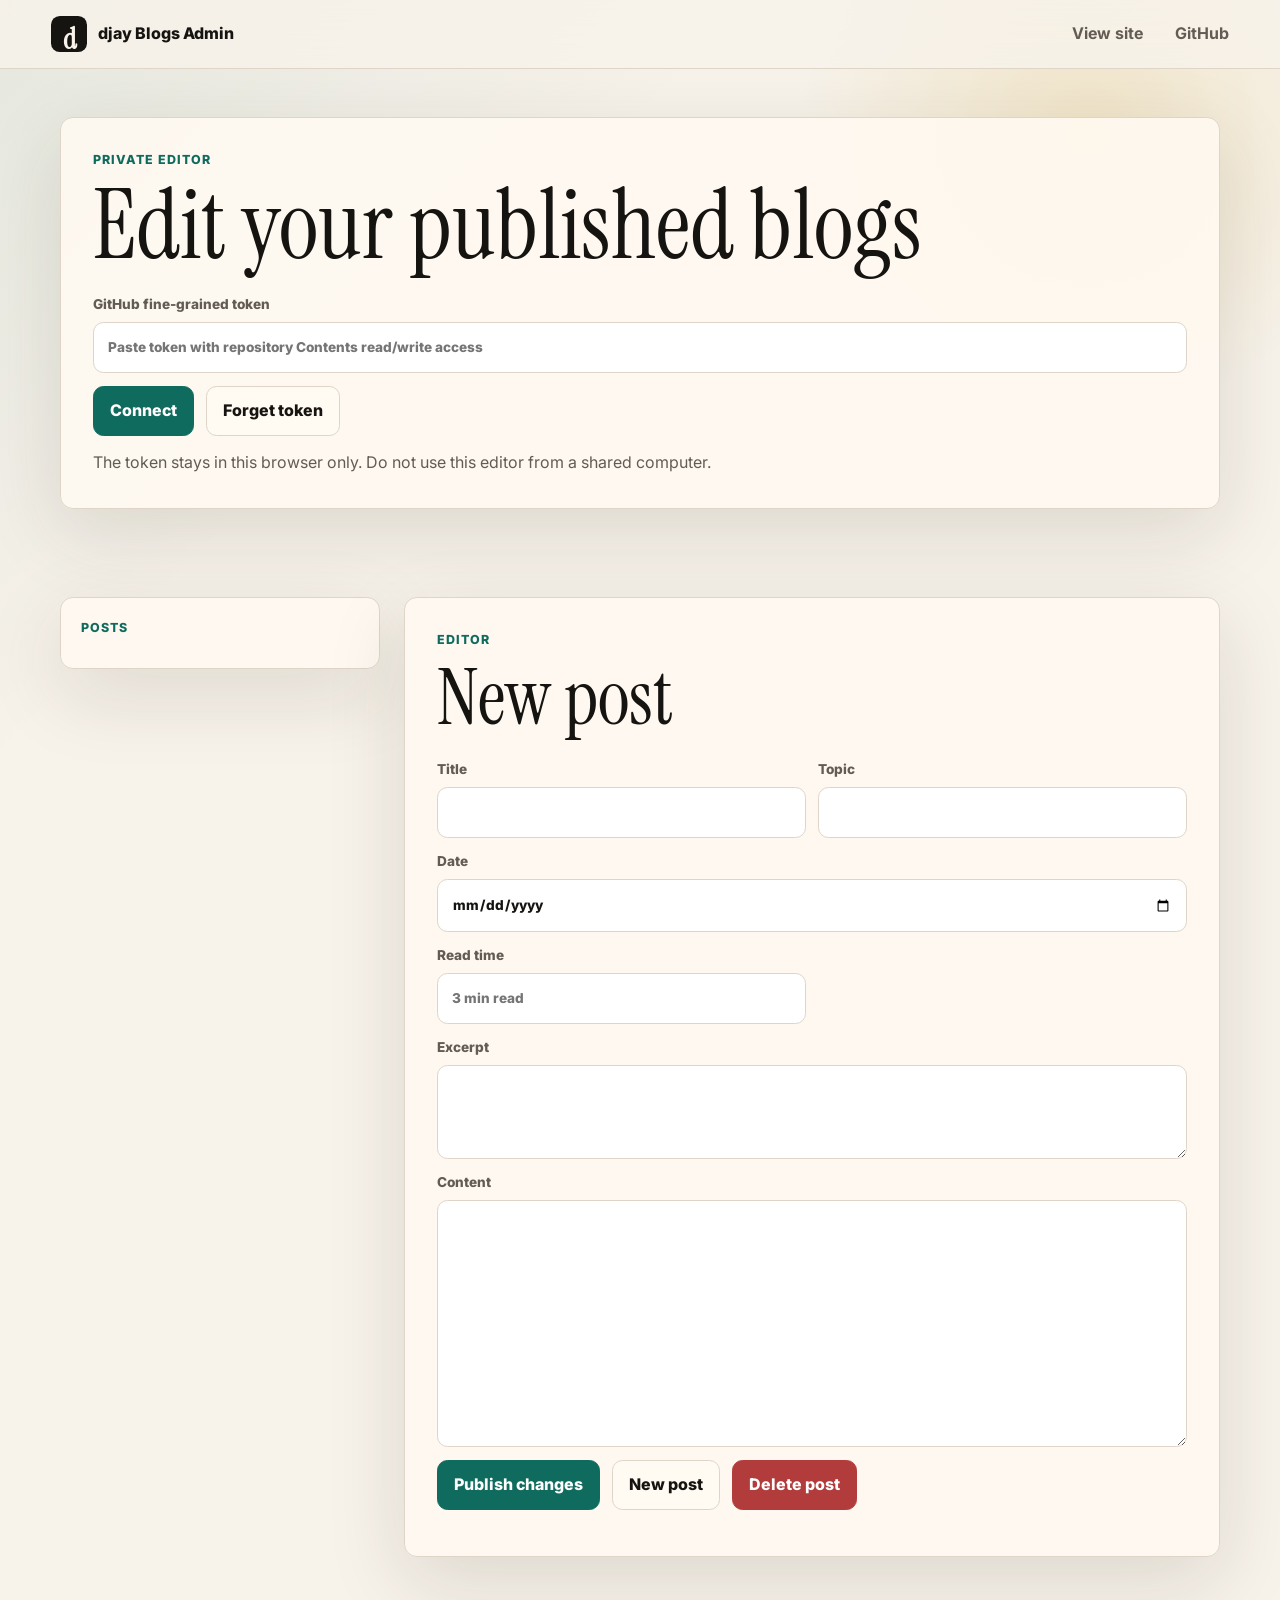
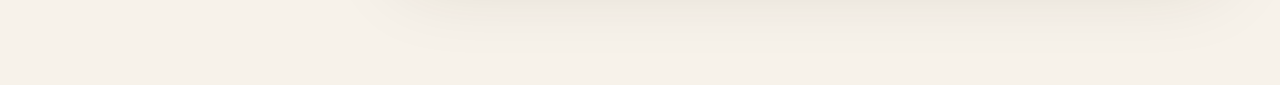
==== admin.html @ 4e5fea23 "add website admin editor" ====
<!doctype html>
<html lang="en">
  <head>
    <meta charset="UTF-8" />
    <meta name="viewport" content="width=device-width, initial-scale=1.0" />
    <meta name="robots" content="noindex" />
    <title>djay Blogs Admin</title>
    <link rel="preconnect" href="https://fonts.googleapis.com" />
    <link rel="preconnect" href="https://fonts.gstatic.com" crossorigin />
    <link
      href="https://fonts.googleapis.com/css2?family=Instrument+Serif:ital@0;1&family=Inter:wght@400;500;600;700;800&display=swap"
      rel="stylesheet"
    />
    <link rel="stylesheet" href="styles.css" />
  </head>
  <body>
    <header class="site-header">
      <a class="brand" href="index.html">
        <span class="brand-mark">d</span>
        <span>djay Blogs Admin</span>
      </a>
      <nav class="nav" aria-label="Admin navigation">
        <a href="index.html">View site</a>
        <a href="https://github.com/Dhananjayji/djayblogs" target="_blank" rel="noopener">GitHub</a>
      </nav>
    </header>

    <main class="admin-main">
      <section class="writer admin-panel" aria-labelledby="loginTitle">
        <div class="section-heading">
          <p class="eyebrow">Private editor</p>
          <h1 id="loginTitle">Edit your published blogs</h1>
        </div>

        <form id="tokenForm" class="draft-form admin-token-form">
          <label>
            GitHub fine-grained token
            <input
              id="githubToken"
              type="password"
              autocomplete="off"
              placeholder="Paste token with repository Contents read/write access"
              required
            />
          </label>
          <div class="form-actions">
            <button class="button primary" type="submit">Connect</button>
            <button class="button secondary" id="forgetToken" type="button">Forget token</button>
          </div>
        </form>
        <p class="admin-help">
          The token stays in this browser only. Do not use this editor from a shared computer.
        </p>
      </section>

      <section class="content-grid admin-layout" aria-live="polite">
        <aside class="sidebar admin-sidebar">
          <section class="about">
            <p class="eyebrow">Posts</p>
            <div id="adminPosts" class="admin-post-list"></div>
          </section>
        </aside>

        <section class="writer admin-editor" aria-labelledby="editorTitle">
          <div class="section-heading">
            <p class="eyebrow">Editor</p>
            <h2 id="editorTitle">New post</h2>
          </div>

          <form id="postForm" class="draft-form">
            <label>
              Title
              <input id="postTitle" type="text" required />
            </label>
            <label>
              Topic
              <input id="postTopic" type="text" required />
            </label>
            <label>
              Date
              <input id="postDate" type="date" required />
            </label>
            <label>
              Read time
              <input id="postReadTime" type="text" placeholder="3 min read" required />
            </label>
            <label>
              Excerpt
              <textarea id="postExcerpt" rows="3" required></textarea>
            </label>
            <label>
              Content
              <textarea id="postContent" rows="10" required></textarea>
            </label>
            <div class="form-actions">
              <button class="button primary" type="submit">Publish changes</button>
              <button class="button secondary" id="newPost" type="button">New post</button>
              <button class="button danger" id="deletePost" type="button">Delete post</button>
            </div>
          </form>
          <p id="adminStatus" class="admin-status" role="status"></p>
        </section>
      </section>
    </main>

    <script src="admin.js"></script>
  </body>
</html>
---- styles.css ----
:root {
  color-scheme: light;
  --bg: #f7f2ea;
  --surface: #fffaf2;
  --surface-strong: #ffffff;
  --ink: #161411;
  --muted: #625c54;
  --line: #ded5c8;
  --accent: #0f6b5d;
  --accent-strong: #073f38;
  --warm: #c66b3d;
  --gold: #d3a72f;
  --shadow: 0 24px 80px rgba(47, 37, 25, 0.13);
}

:root[data-theme="dark"] {
  color-scheme: dark;
  --bg: #151719;
  --surface: #202326;
  --surface-strong: #292d31;
  --ink: #f5efe7;
  --muted: #c2b8aa;
  --line: #3a3f44;
  --accent: #55c4ae;
  --accent-strong: #9de8d8;
  --warm: #f09962;
  --gold: #f2cf63;
  --shadow: 0 24px 80px rgba(0, 0, 0, 0.35);
}

* {
  box-sizing: border-box;
}

html {
  scroll-behavior: smooth;
}

body {
  margin: 0;
  background:
    linear-gradient(135deg, rgba(15, 107, 93, 0.08), transparent 34rem),
    radial-gradient(circle at 85% 8%, rgba(211, 167, 47, 0.18), transparent 18rem),
    var(--bg);
  color: var(--ink);
  font-family: Inter, system-ui, -apple-system, BlinkMacSystemFont, "Segoe UI", sans-serif;
  line-height: 1.6;
}

a {
  color: inherit;
  text-decoration: none;
}

button,
input,
textarea {
  font: inherit;
}

.site-header {
  position: sticky;
  top: 0;
  z-index: 10;
  display: flex;
  align-items: center;
  justify-content: space-between;
  gap: 1rem;
  padding: 1rem clamp(1rem, 4vw, 4rem);
  border-bottom: 1px solid var(--line);
  background: color-mix(in srgb, var(--bg) 84%, transparent);
  backdrop-filter: blur(18px);
}

.brand,
.nav,
.hero-actions,
.form-actions {
  display: flex;
  align-items: center;
}

.brand {
  gap: 0.65rem;
  font-weight: 800;
}

.brand-mark {
  display: grid;
  width: 2.25rem;
  height: 2.25rem;
  place-items: center;
  border-radius: 0.55rem;
  background: var(--ink);
  color: var(--bg);
  font-family: "Instrument Serif", serif;
  font-size: 1.8rem;
}

.nav {
  gap: clamp(0.8rem, 3vw, 2rem);
  color: var(--muted);
  font-weight: 700;
}

.nav a:hover {
  color: var(--ink);
}

.icon-button {
  display: grid;
  width: 2.5rem;
  height: 2.5rem;
  place-items: center;
  border: 1px solid var(--line);
  border-radius: 0.65rem;
  background: var(--surface);
  color: var(--ink);
  cursor: pointer;
}

main {
  width: min(1160px, calc(100% - 2rem));
  margin: 0 auto;
}

.hero {
  display: grid;
  grid-template-columns: minmax(0, 1.45fr) minmax(280px, 0.55fr);
  gap: clamp(1rem, 4vw, 3rem);
  min-height: calc(100vh - 5rem);
  align-items: center;
  padding: clamp(3rem, 9vw, 7rem) 0 3rem;
}

.hero h1 {
  max-width: 8ch;
  margin: 0;
  font-family: "Instrument Serif", Georgia, serif;
  font-size: clamp(5rem, 17vw, 13rem);
  font-weight: 400;
  line-height: 0.82;
}

.hero-copy > p:not(.eyebrow) {
  max-width: 42rem;
  color: var(--muted);
  font-size: clamp(1.05rem, 2vw, 1.3rem);
}

.eyebrow {
  margin: 0 0 0.65rem;
  color: var(--accent);
  font-size: 0.78rem;
  font-weight: 800;
  letter-spacing: 0.08em;
  text-transform: uppercase;
}

.hero-actions {
  flex-wrap: wrap;
  gap: 0.8rem;
  margin-top: 1.8rem;
}

.button {
  display: inline-flex;
  min-height: 2.85rem;
  align-items: center;
  justify-content: center;
  border: 1px solid var(--line);
  border-radius: 0.65rem;
  padding: 0.72rem 1rem;
  font-weight: 800;
  cursor: pointer;
}

.button.primary {
  border-color: var(--accent);
  background: var(--accent);
  color: #ffffff;
}

.button.secondary {
  background: var(--surface);
  color: var(--ink);
}

.button.danger {
  border-color: #b23b3b;
  background: #b23b3b;
  color: #ffffff;
}

.button:disabled {
  cursor: not-allowed;
  opacity: 0.5;
}

.hero-panel,
.about,
.newsletter,
.writer {
  border: 1px solid var(--line);
  border-radius: 0.8rem;
  background: color-mix(in srgb, var(--surface) 88%, transparent);
  box-shadow: var(--shadow);
}

.hero-panel {
  align-self: end;
  padding: clamp(1.25rem, 3vw, 2rem);
  transform: rotate(-1.5deg);
}

.hero-panel p {
  margin: 0 0 1rem;
  color: var(--warm);
  font-weight: 800;
}

.hero-panel blockquote {
  margin: 0;
  font-family: "Instrument Serif", Georgia, serif;
  font-size: clamp(2rem, 4vw, 3.3rem);
  line-height: 0.98;
}

.toolbar {
  display: flex;
  align-items: end;
  justify-content: space-between;
  gap: 1rem;
  padding: 1.25rem;
  border: 1px solid var(--line);
  border-radius: 0.8rem;
  background: var(--surface);
}

.search {
  display: grid;
  min-width: min(100%, 22rem);
  gap: 0.35rem;
  color: var(--muted);
  font-size: 0.85rem;
  font-weight: 800;
}

.search input,
.draft-form input,
.draft-form textarea,
.newsletter input {
  width: 100%;
  border: 1px solid var(--line);
  border-radius: 0.65rem;
  background: var(--surface-strong);
  color: var(--ink);
  padding: 0.85rem 0.9rem;
  outline: none;
}

.search input:focus,
.draft-form input:focus,
.draft-form textarea:focus,
.newsletter input:focus {
  border-color: var(--accent);
  box-shadow: 0 0 0 4px color-mix(in srgb, var(--accent) 18%, transparent);
}

.topic-list {
  display: flex;
  flex-wrap: wrap;
  justify-content: flex-end;
  gap: 0.5rem;
}

.topic-chip {
  border: 1px solid var(--line);
  border-radius: 999px;
  background: transparent;
  color: var(--muted);
  padding: 0.5rem 0.75rem;
  font-weight: 800;
  cursor: pointer;
}

.topic-chip.active {
  border-color: var(--ink);
  background: var(--ink);
  color: var(--bg);
}

.content-grid {
  display: grid;
  grid-template-columns: minmax(0, 1fr) 320px;
  gap: 1.5rem;
  padding: 4rem 0;
}

.section-heading {
  margin-bottom: 1.4rem;
}

.section-heading h2,
.about h2,
.newsletter h2,
.post-card h3,
.post-dialog h2 {
  margin: 0;
  font-family: "Instrument Serif", Georgia, serif;
  font-weight: 400;
  line-height: 1;
}

.section-heading h2 {
  font-size: clamp(2.8rem, 6vw, 5.5rem);
}

.posts {
  display: grid;
  gap: 1rem;
}

.post-card {
  display: grid;
  grid-template-columns: minmax(0, 1fr) auto;
  gap: 1.25rem;
  padding: 1.25rem;
  border: 1px solid var(--line);
  border-radius: 0.8rem;
  background: var(--surface);
  cursor: pointer;
  transition:
    transform 180ms ease,
    border-color 180ms ease,
    box-shadow 180ms ease;
}

.post-card:hover {
  border-color: color-mix(in srgb, var(--accent) 70%, var(--line));
  box-shadow: var(--shadow);
  transform: translateY(-3px);
}

.post-card h3 {
  font-size: clamp(1.9rem, 4vw, 3.4rem);
}

.post-card p {
  margin: 0.75rem 0 0;
  color: var(--muted);
}

.post-meta {
  display: flex;
  flex-wrap: wrap;
  gap: 0.6rem;
  color: var(--muted);
  font-size: 0.83rem;
  font-weight: 800;
}

.read-arrow {
  display: grid;
  width: 2.5rem;
  height: 2.5rem;
  place-items: center;
  border-radius: 50%;
  background: var(--ink);
  color: var(--bg);
  font-weight: 800;
}

.sidebar {
  display: grid;
  align-content: start;
  gap: 1rem;
}

.about,
.newsletter {
  padding: 1.25rem;
}

.about h2,
.newsletter h2 {
  font-size: 2rem;
}

.about p:not(.eyebrow),
.newsletter p:not(.eyebrow) {
  color: var(--muted);
}

.whatsapp-link {
  display: inline-flex;
  margin-top: 0.85rem;
  color: var(--accent);
  font-weight: 800;
}

.stats {
  display: grid;
  grid-template-columns: repeat(2, 1fr);
  gap: 1rem;
}

.stats div {
  padding: 1rem;
  border: 1px solid var(--line);
  border-radius: 0.8rem;
  background: var(--surface);
}

.stats strong {
  display: block;
  color: var(--warm);
  font-family: "Instrument Serif", Georgia, serif;
  font-size: 3rem;
  font-weight: 400;
  line-height: 1;
}

.stats span {
  color: var(--muted);
  font-size: 0.85rem;
  font-weight: 800;
}

.newsletter form,
.draft-form {
  display: grid;
  gap: 0.8rem;
}

.writer {
  margin-bottom: 4rem;
  padding: clamp(1.25rem, 4vw, 2rem);
}

.draft-form {
  grid-template-columns: repeat(2, minmax(0, 1fr));
}

.draft-form label {
  display: grid;
  gap: 0.4rem;
  color: var(--muted);
  font-size: 0.85rem;
  font-weight: 800;
}

.draft-form label:nth-child(3),
.form-actions {
  grid-column: 1 / -1;
}

.draft-form textarea {
  resize: vertical;
}

.form-actions {
  flex-wrap: wrap;
  gap: 0.75rem;
}

.post-dialog {
  width: min(760px, calc(100% - 2rem));
  border: 0;
  border-radius: 0.8rem;
  background: var(--surface);
  color: var(--ink);
  box-shadow: var(--shadow);
}

.post-dialog::backdrop {
  background: rgba(0, 0, 0, 0.55);
  backdrop-filter: blur(4px);
}

.post-dialog article {
  position: relative;
  padding: clamp(1.25rem, 5vw, 2.5rem);
}

.close-dialog {
  position: absolute;
  top: 1rem;
  right: 1rem;
}

.post-dialog h2 {
  max-width: 13ch;
  font-size: clamp(3rem, 8vw, 6rem);
}

#dialogBody {
  color: var(--muted);
  font-size: 1.08rem;
}

.site-footer {
  display: flex;
  align-items: center;
  justify-content: space-between;
  gap: 1rem;
  padding: 2rem clamp(1rem, 4vw, 4rem);
  border-top: 1px solid var(--line);
  color: var(--muted);
}

.footer-links {
  display: flex;
  flex-wrap: wrap;
  gap: 1rem;
}

.footer-links a,
.site-footer > a {
  font-weight: 800;
}

.empty-state {
  padding: 2rem;
  border: 1px dashed var(--line);
  border-radius: 0.8rem;
  color: var(--muted);
  text-align: center;
}

.admin-main {
  padding-top: 3rem;
}

.admin-panel .section-heading h1 {
  margin: 0;
  font-family: "Instrument Serif", Georgia, serif;
  font-size: clamp(3rem, 8vw, 6rem);
  font-weight: 400;
  line-height: 0.95;
}

.admin-token-form {
  grid-template-columns: 1fr;
}

.admin-layout {
  grid-template-columns: 320px minmax(0, 1fr);
  padding-top: 1.5rem;
}

.admin-post-list {
  display: grid;
  gap: 0.55rem;
}

.admin-post-button {
  display: grid;
  gap: 0.2rem;
  width: 100%;
  border: 1px solid var(--line);
  border-radius: 0.65rem;
  background: var(--surface-strong);
  color: var(--ink);
  padding: 0.85rem;
  text-align: left;
  cursor: pointer;
}

.admin-post-button.active {
  border-color: var(--accent);
  box-shadow: 0 0 0 4px color-mix(in srgb, var(--accent) 18%, transparent);
}

.admin-post-button span,
.admin-help,
.admin-status {
  color: var(--muted);
}

.admin-help,
.admin-status {
  margin: 0.85rem 0 0;
}

.admin-status[data-state="error"] {
  color: #b23b3b;
  font-weight: 800;
}

.admin-status[data-state="ok"] {
  color: var(--accent);
  font-weight: 800;
}

.admin-editor .draft-form label:nth-child(5),
.admin-editor .draft-form label:nth-child(6) {
  grid-column: 1 / -1;
}

@media (max-width: 860px) {
  .nav {
    display: none;
  }

  .hero,
  .content-grid,
  .draft-form,
  .admin-layout {
    grid-template-columns: 1fr;
  }

  .hero {
    min-height: auto;
  }

  .hero-panel {
    transform: none;
  }

  .toolbar {
    align-items: stretch;
    flex-direction: column;
  }

  .topic-list {
    justify-content: flex-start;
  }

  .post-card {
    grid-template-columns: 1fr;
  }

  .read-arrow {
    display: none;
  }

  .site-footer {
    align-items: flex-start;
    flex-direction: column;
  }
}

@media (prefers-reduced-motion: reduce) {
  *,
  *::before,
  *::after {
    scroll-behavior: auto !important;
    transition: none !important;
  }
}
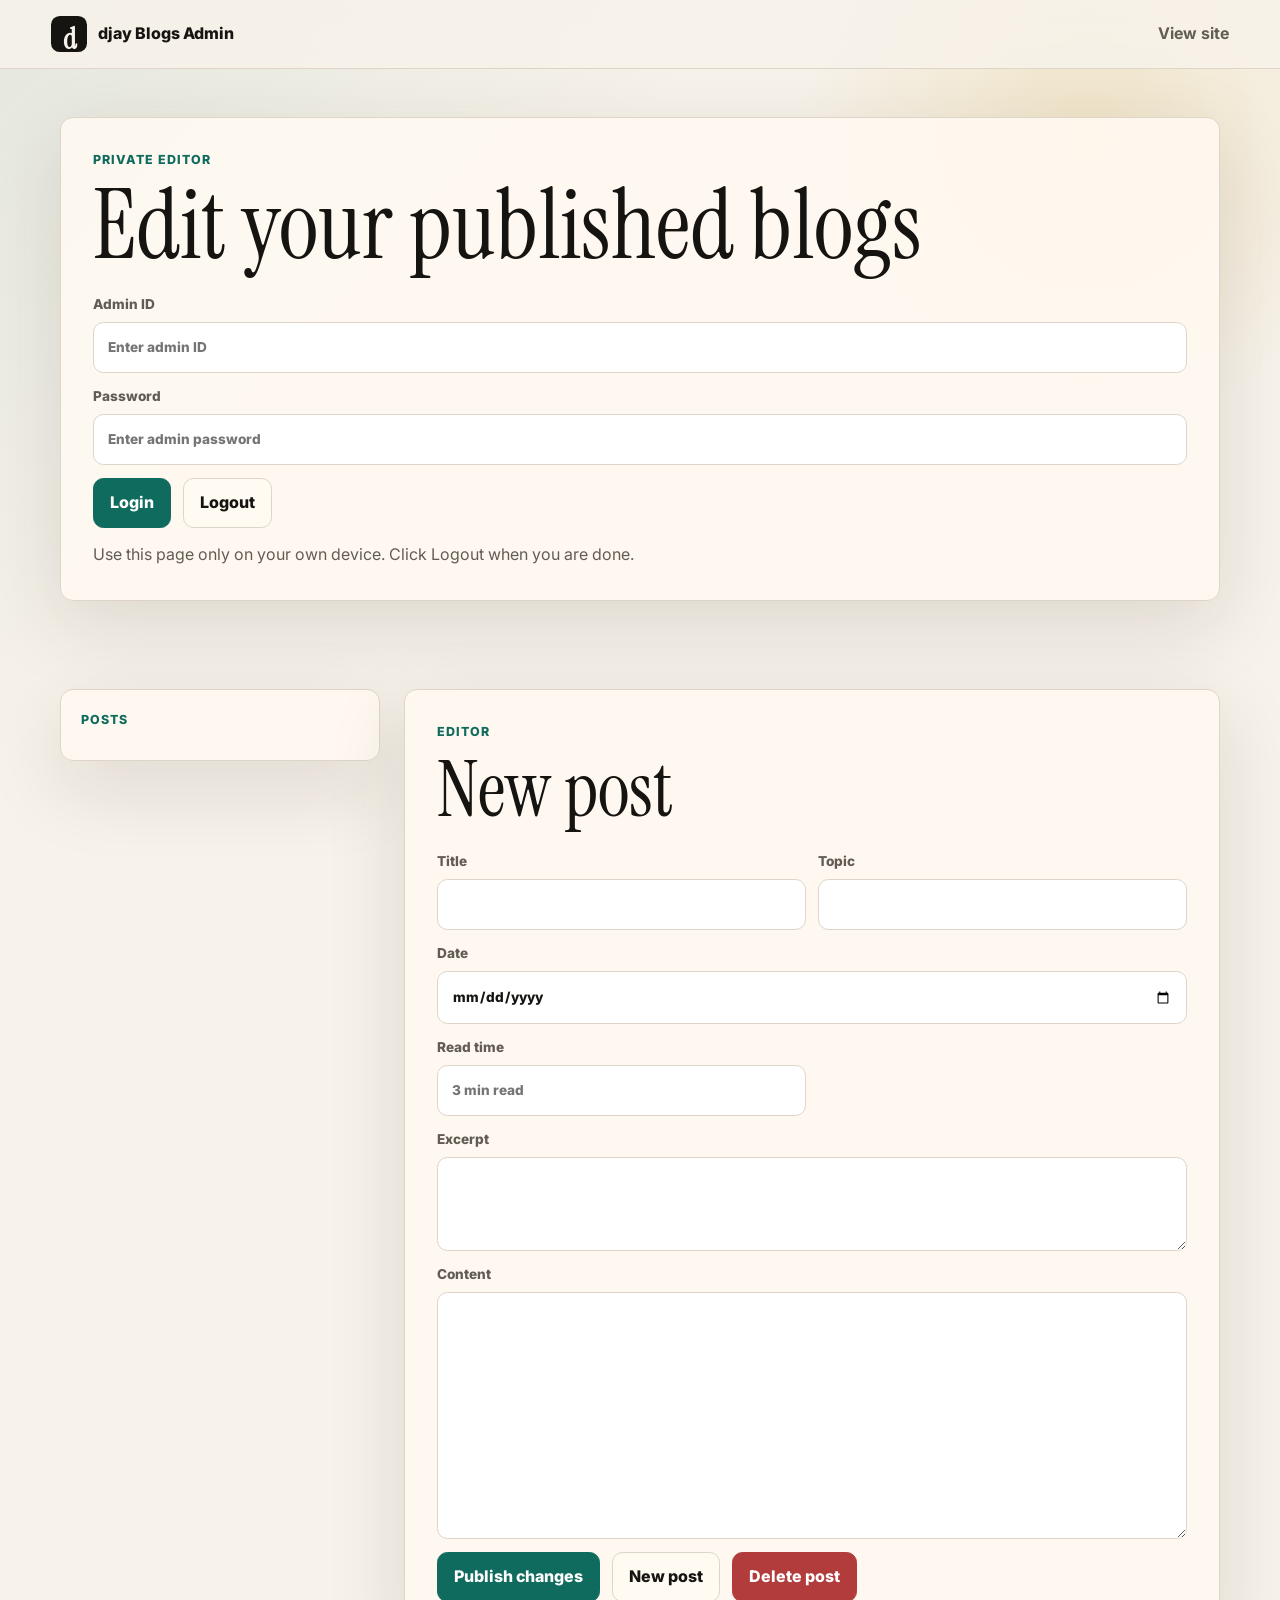
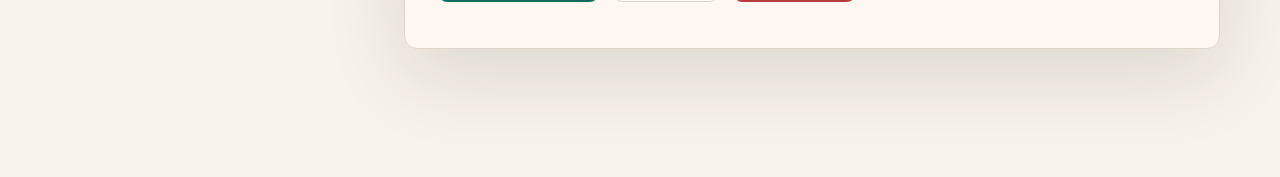
==== commit 16379066: "simplify admin login" ====
--- a/admin.html
+++ b/admin.html
@@ -21,7 +21,6 @@
       </a>
       <nav class="nav" aria-label="Admin navigation">
         <a href="index.html">View site</a>
-        <a href="https://github.com/Dhananjayji/djayblogs" target="_blank" rel="noopener">GitHub</a>
       </nav>
     </header>
 
@@ -34,22 +33,32 @@
 
         <form id="tokenForm" class="draft-form admin-token-form">
           <label>
-            GitHub fine-grained token
+            Admin ID
+            <input
+              id="adminId"
+              type="text"
+              autocomplete="username"
+              placeholder="Enter admin ID"
+              required
+            />
+          </label>
+          <label>
+            Password
             <input
               id="githubToken"
               type="password"
-              autocomplete="off"
-              placeholder="Paste token with repository Contents read/write access"
+              autocomplete="current-password"
+              placeholder="Enter admin password"
               required
             />
           </label>
           <div class="form-actions">
-            <button class="button primary" type="submit">Connect</button>
-            <button class="button secondary" id="forgetToken" type="button">Forget token</button>
+            <button class="button primary" type="submit">Login</button>
+            <button class="button secondary" id="forgetToken" type="button">Logout</button>
           </div>
         </form>
         <p class="admin-help">
-          The token stays in this browser only. Do not use this editor from a shared computer.
+          Use this page only on your own device. Click Logout when you are done.
         </p>
       </section>
 
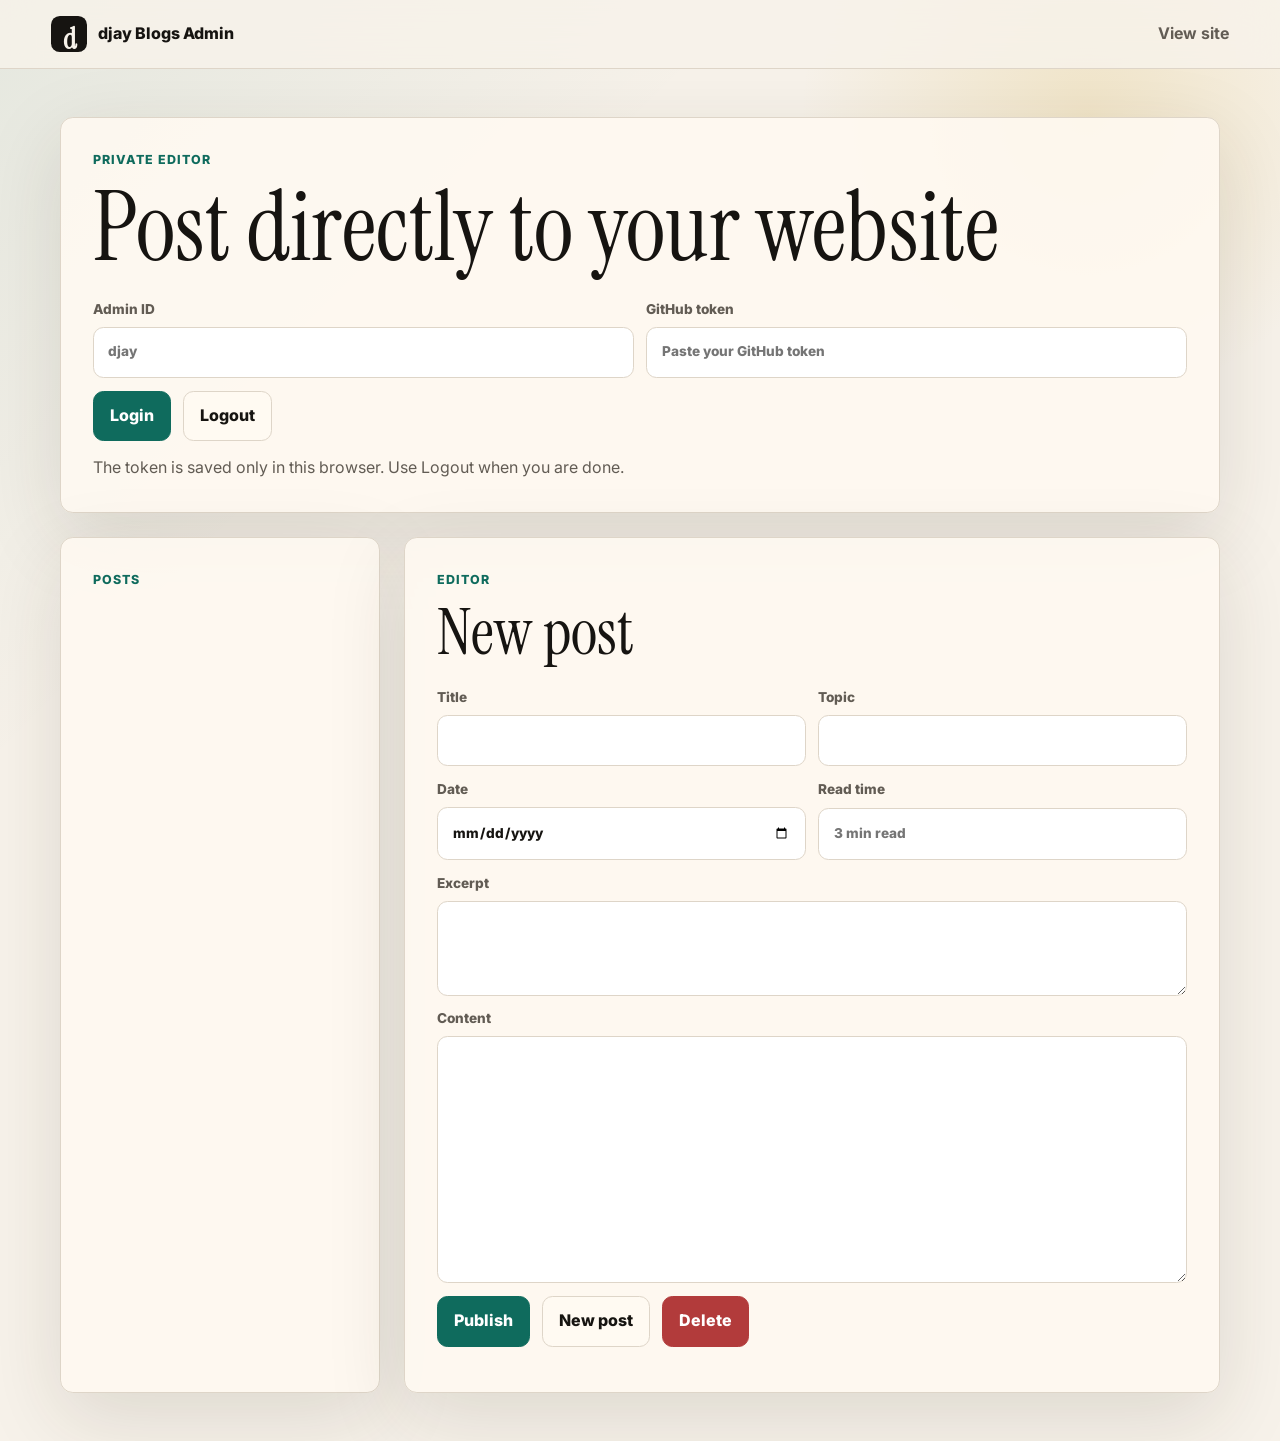
==== commit b7c8ab4b: "add github token admin editor" ====
--- a/admin.html
+++ b/admin.html
@@ -25,58 +25,50 @@
     </header>
 
     <main class="admin-main">
-      <section class="writer admin-panel" aria-labelledby="loginTitle">
+      <section class="admin-panel">
         <div class="section-heading">
           <p class="eyebrow">Private editor</p>
-          <h1 id="loginTitle">Edit your published blogs</h1>
+          <h1>Post directly to your website</h1>
         </div>
 
-        <form id="tokenForm" class="draft-form admin-token-form">
+        <form id="loginForm" class="admin-form">
           <label>
             Admin ID
-            <input
-              id="adminId"
-              type="text"
-              autocomplete="username"
-              placeholder="Enter admin ID"
-              required
-            />
+            <input id="adminId" type="text" autocomplete="username" placeholder="djay" required />
           </label>
           <label>
-            Password
+            GitHub token
             <input
               id="githubToken"
               type="password"
-              autocomplete="current-password"
-              placeholder="Enter admin password"
+              autocomplete="off"
+              placeholder="Paste your GitHub token"
               required
             />
           </label>
           <div class="form-actions">
             <button class="button primary" type="submit">Login</button>
-            <button class="button secondary" id="forgetToken" type="button">Logout</button>
+            <button class="button secondary" id="logoutButton" type="button">Logout</button>
           </div>
         </form>
         <p class="admin-help">
-          Use this page only on your own device. Click Logout when you are done.
+          The token is saved only in this browser. Use Logout when you are done.
         </p>
       </section>
 
-      <section class="content-grid admin-layout" aria-live="polite">
-        <aside class="sidebar admin-sidebar">
-          <section class="about">
-            <p class="eyebrow">Posts</p>
-            <div id="adminPosts" class="admin-post-list"></div>
-          </section>
+      <section class="admin-layout">
+        <aside class="admin-panel">
+          <p class="eyebrow">Posts</p>
+          <div id="adminPosts" class="admin-post-list"></div>
         </aside>
 
-        <section class="writer admin-editor" aria-labelledby="editorTitle">
+        <section class="admin-panel">
           <div class="section-heading">
             <p class="eyebrow">Editor</p>
             <h2 id="editorTitle">New post</h2>
           </div>
 
-          <form id="postForm" class="draft-form">
+          <form id="postForm" class="admin-form">
             <label>
               Title
               <input id="postTitle" type="text" required />
@@ -93,18 +85,18 @@
               Read time
               <input id="postReadTime" type="text" placeholder="3 min read" required />
             </label>
-            <label>
+            <label class="wide-field">
               Excerpt
               <textarea id="postExcerpt" rows="3" required></textarea>
             </label>
-            <label>
+            <label class="wide-field">
               Content
               <textarea id="postContent" rows="10" required></textarea>
             </label>
-            <div class="form-actions">
-              <button class="button primary" type="submit">Publish changes</button>
-              <button class="button secondary" id="newPost" type="button">New post</button>
-              <button class="button danger" id="deletePost" type="button">Delete post</button>
+            <div class="form-actions wide-field">
+              <button class="button primary" type="submit">Publish</button>
+              <button class="button secondary" id="newPostButton" type="button">New post</button>
+              <button class="button danger" id="deletePostButton" type="button">Delete</button>
             </div>
           </form>
           <p id="adminStatus" class="admin-status" role="status"></p>
--- a/styles.css
+++ b/styles.css
@@ -194,13 +194,11 @@
 
 .button:disabled {
   cursor: not-allowed;
-  opacity: 0.5;
+  opacity: 0.55;
 }
 
 .hero-panel,
-.about,
-.newsletter,
-.writer {
+.about {
   border: 1px solid var(--line);
   border-radius: 0.8rem;
   background: color-mix(in srgb, var(--surface) 88%, transparent);
@@ -246,10 +244,7 @@
   font-weight: 800;
 }
 
-.search input,
-.draft-form input,
-.draft-form textarea,
-.newsletter input {
+.search input {
   width: 100%;
   border: 1px solid var(--line);
   border-radius: 0.65rem;
@@ -259,10 +254,7 @@
   outline: none;
 }
 
-.search input:focus,
-.draft-form input:focus,
-.draft-form textarea:focus,
-.newsletter input:focus {
+.search input:focus {
   border-color: var(--accent);
   box-shadow: 0 0 0 4px color-mix(in srgb, var(--accent) 18%, transparent);
 }
@@ -303,7 +295,6 @@
 
 .section-heading h2,
 .about h2,
-.newsletter h2,
 .post-card h3,
 .post-dialog h2 {
   margin: 0;
@@ -377,18 +368,15 @@
   gap: 1rem;
 }
 
-.about,
-.newsletter {
+.about {
   padding: 1.25rem;
 }
 
-.about h2,
-.newsletter h2 {
+.about h2 {
   font-size: 2rem;
 }
 
-.about p:not(.eyebrow),
-.newsletter p:not(.eyebrow) {
+.about p:not(.eyebrow) {
   color: var(--muted);
 }
 
@@ -427,38 +415,6 @@
   font-weight: 800;
 }
 
-.newsletter form,
-.draft-form {
-  display: grid;
-  gap: 0.8rem;
-}
-
-.writer {
-  margin-bottom: 4rem;
-  padding: clamp(1.25rem, 4vw, 2rem);
-}
-
-.draft-form {
-  grid-template-columns: repeat(2, minmax(0, 1fr));
-}
-
-.draft-form label {
-  display: grid;
-  gap: 0.4rem;
-  color: var(--muted);
-  font-size: 0.85rem;
-  font-weight: 800;
-}
-
-.draft-form label:nth-child(3),
-.form-actions {
-  grid-column: 1 / -1;
-}
-
-.draft-form textarea {
-  resize: vertical;
-}
-
 .form-actions {
   flex-wrap: wrap;
   gap: 0.75rem;
@@ -529,24 +485,74 @@
 }
 
 .admin-main {
-  padding-top: 3rem;
-}
-
-.admin-panel .section-heading h1 {
+  padding: 3rem 0;
+}
+
+.admin-panel {
+  border: 1px solid var(--line);
+  border-radius: 0.8rem;
+  background: color-mix(in srgb, var(--surface) 88%, transparent);
+  box-shadow: var(--shadow);
+  padding: clamp(1.25rem, 4vw, 2rem);
+}
+
+.admin-panel h1,
+.admin-panel h2 {
   margin: 0;
   font-family: "Instrument Serif", Georgia, serif;
+  font-weight: 400;
+  line-height: 1;
+}
+
+.admin-panel h1 {
   font-size: clamp(3rem, 8vw, 6rem);
-  font-weight: 400;
-  line-height: 0.95;
-}
-
-.admin-token-form {
-  grid-template-columns: 1fr;
+}
+
+.admin-panel h2 {
+  font-size: clamp(2.5rem, 5vw, 4rem);
 }
 
 .admin-layout {
+  display: grid;
   grid-template-columns: 320px minmax(0, 1fr);
-  padding-top: 1.5rem;
+  gap: 1.5rem;
+  margin-top: 1.5rem;
+}
+
+.admin-form {
+  display: grid;
+  grid-template-columns: repeat(2, minmax(0, 1fr));
+  gap: 0.8rem;
+}
+
+.admin-form label {
+  display: grid;
+  gap: 0.4rem;
+  color: var(--muted);
+  font-size: 0.85rem;
+  font-weight: 800;
+}
+
+.admin-form input,
+.admin-form textarea {
+  width: 100%;
+  border: 1px solid var(--line);
+  border-radius: 0.65rem;
+  background: var(--surface-strong);
+  color: var(--ink);
+  padding: 0.85rem 0.9rem;
+  outline: none;
+}
+
+.admin-form input:focus,
+.admin-form textarea:focus {
+  border-color: var(--accent);
+  box-shadow: 0 0 0 4px color-mix(in srgb, var(--accent) 18%, transparent);
+}
+
+.wide-field,
+.admin-form .form-actions {
+  grid-column: 1 / -1;
 }
 
 .admin-post-list {
@@ -573,8 +579,7 @@
 }
 
 .admin-post-button span,
-.admin-help,
-.admin-status {
+.admin-help {
   color: var(--muted);
 }
 
@@ -593,11 +598,6 @@
   font-weight: 800;
 }
 
-.admin-editor .draft-form label:nth-child(5),
-.admin-editor .draft-form label:nth-child(6) {
-  grid-column: 1 / -1;
-}
-
 @media (max-width: 860px) {
   .nav {
     display: none;
@@ -605,8 +605,8 @@
 
   .hero,
   .content-grid,
-  .draft-form,
-  .admin-layout {
+  .admin-layout,
+  .admin-form {
     grid-template-columns: 1fr;
   }
 
